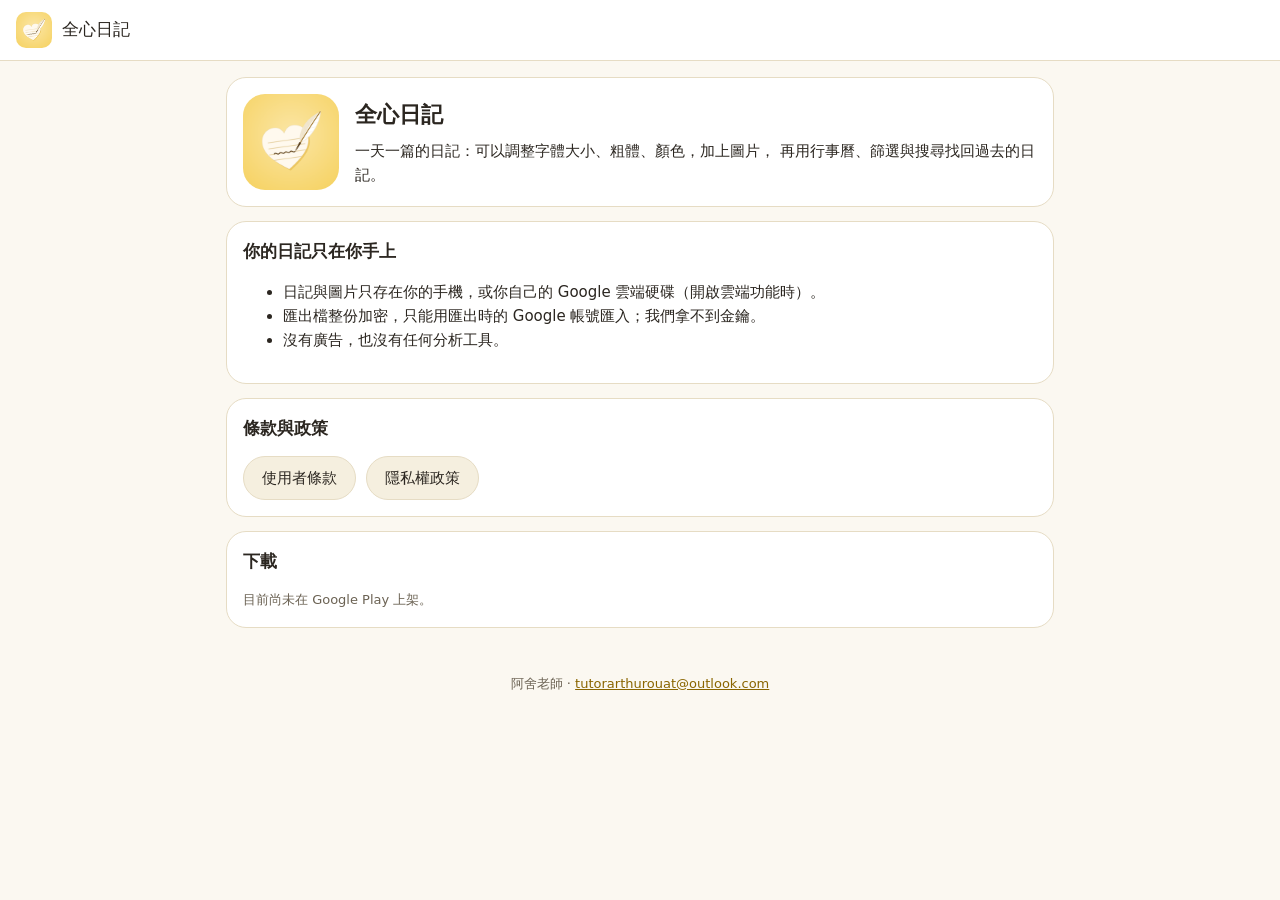
==== index.html @ 5de50861 "Website: home page, terms and privacy policy Co-Authored-By: Claude Opus 5.5 <noreply@anthropic.com>" ====
<!doctype html>
<html lang="zh-Hant-TW">
<head>
  <meta charset="utf-8">
  <meta name="viewport" content="width=device-width, initial-scale=1">
  <title>全心日記</title>
  <meta name="description" content="一天一篇的日記 App。日記與圖片只存在你的手機與你自己的 Google 雲端硬碟。">
  <link rel="icon" type="image/png" href="favicon.png">
  <link rel="apple-touch-icon" href="apple-touch-icon.png">
  <link rel="stylesheet" href="css/style.css">
</head>
<body>
  <header class="top">
    <img src="favicon.png" alt="">
    <span class="title">全心日記</span>
  </header>
  <main>
    <div class="card">
      <div class="row">
        <img src="icon_256.png" alt="App 圖示" width="96" height="96" style="border-radius: 22px">
        <div class="grow">
          <h1 style="margin: 0; font-size: 22px">全心日記</h1>
          <p style="margin: 6px 0 0">一天一篇的日記：可以調整字體大小、粗體、顏色，加上圖片，
            再用行事曆、篩選與搜尋找回過去的日記。</p>
        </div>
      </div>
    </div>
    <div class="card">
      <h2 style="margin-top: 0; font-size: 17px">你的日記只在你手上</h2>
      <ul>
        <li>日記與圖片只存在你的手機，或你自己的 Google 雲端硬碟（開啟雲端功能時）。</li>
        <li>匯出檔整份加密，只能用匯出時的 Google 帳號匯入；我們拿不到金鑰。</li>
        <li>沒有廣告，也沒有任何分析工具。</li>
      </ul>
    </div>
    <div class="card">
      <h2 style="margin-top: 0; font-size: 17px">條款與政策</h2>
      <div class="links">
        <a class="btn" href="legal.html?doc=terms">使用者條款</a>
        <a class="btn" href="legal.html?doc=privacy">隱私權政策</a>
      </div>
    </div>
    <div class="card">
      <h2 style="margin-top: 0; font-size: 17px">下載</h2>
      <p class="muted" style="margin: 0">目前尚未在 Google Play 上架。</p>
    </div>
  </main>
  <footer>阿舍老師 · <a href="mailto:tutorarthurouat@outlook.com">tutorarthurouat@outlook.com</a></footer>
</body>
</html>
---- css/style.css ----
/* 全心日記網站。顏色跟 App 一樣用鵝黃色；跟著系統的深淺色。
   ★ 不要在 :root 宣告 color-scheme：之後加上 Google 登入按鈕時，它的 iframe 背後會出現白色方框
     （known-issue-check #41）。原生表單元件需要深色時，只對 input、select 宣告。 */
:root {
  --bg: #fbf8f1;
  --surface: #ffffff;
  --surface2: #f5efdf;
  --border: #e6dcc4;
  --text: #2b2620;
  --text2: #5c5345;
  --muted: #6b6253;
  --accent: #8a6500;
  --accent-fill: #f6d365;
  --on-accent: #332800;
}
@media (prefers-color-scheme: dark) {
  :root {
    --bg: #17150f;
    --surface: #201d16;
    --surface2: #2b271d;
    --border: #3b3527;
    --text: #f1ece0;
    --text2: #c4bba8;
    --muted: #9d9481;
    --accent: #f6d365;
    --accent-fill: #f6d365;
    --on-accent: #2e2400;
  }
}
* { box-sizing: border-box; }
html, body { margin: 0; padding: 0; }
body {
  background: var(--bg);
  color: var(--text);
  font-family: "Noto Sans TC", "PingFang TC", "Microsoft JhengHei", system-ui, sans-serif;
  font-size: 15px;
  line-height: 1.6;
}
a { color: var(--accent); }
header.top {
  background: var(--surface);
  border-bottom: 1px solid var(--border);
  padding: 12px 16px;
  display: flex;
  align-items: center;
  gap: 10px;
}
header.top img { width: 36px; height: 36px; border-radius: 10px; display: block; }
header.top .title { font-weight: 500; font-size: 17px; flex: 1; }
main { max-width: 860px; margin: 0 auto; padding: 16px; }
.card {
  background: var(--surface);
  border-radius: 20px;
  padding: 16px;
  margin-bottom: 14px;
  border: 1px solid var(--border);
}
.row { display: flex; gap: 16px; align-items: center; flex-wrap: wrap; }
.grow { flex: 1; min-width: 200px; }
.muted { color: var(--muted); font-size: 13px; }
.links { display: flex; gap: 10px; flex-wrap: wrap; }
.btn {
  display: inline-flex;
  align-items: center;
  min-height: 44px;
  padding: 8px 18px;
  border-radius: 999px;
  border: 1px solid var(--border);
  background: var(--surface2);
  color: var(--text);
  text-decoration: none;
  font-weight: 500;
}
.btn.primary { background: var(--accent-fill); color: var(--on-accent); border-color: transparent; }
.legal h2 { font-size: 17px; margin: 22px 0 8px; }
.legal p, .legal li { color: var(--text); }
.scroll-x { overflow-x: auto; }
table { border-collapse: collapse; font-size: 13px; min-width: 560px; }
th, td { border: 1px solid var(--border); padding: 6px 8px; vertical-align: top; text-align: left; }
th { background: var(--surface2); font-weight: 500; }
code { background: var(--surface2); padding: 0 4px; border-radius: 4px; font-size: 13px; }
footer { text-align: center; color: var(--muted); font-size: 13px; padding: 16px 16px 32px; }
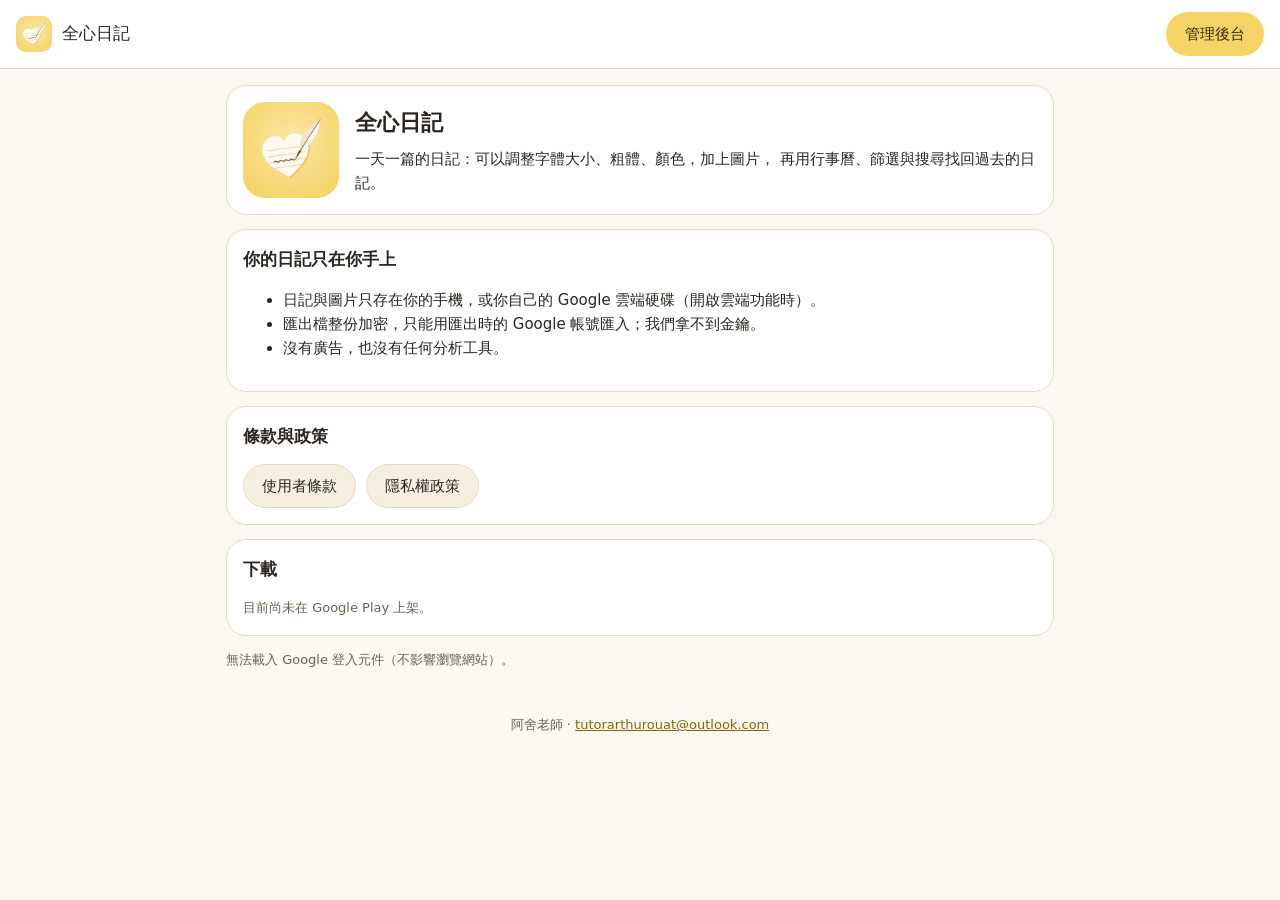
==== commit f8b21f36: "Admin console: fonts, app version, feedback, admins; admin sign-in on the home page Co-Authored-By: " ====
--- a/index.html
+++ b/index.html
@@ -13,6 +13,9 @@
   <header class="top">
     <img src="favicon.png" alt="">
     <span class="title">全心日記</span>
+    <span id="account" class="muted"></span>
+    <div id="gsi"></div>
+    <a id="admin-link" class="btn primary" href="admin.html" hidden>管理後台</a>
   </header>
   <main>
     <div class="card">
@@ -44,7 +47,13 @@
       <h2 style="margin-top: 0; font-size: 17px">下載</h2>
       <p class="muted" style="margin: 0">目前尚未在 Google Play 上架。</p>
     </div>
+    <p id="login-note" class="muted"></p>
   </main>
   <footer>阿舍老師 · <a href="mailto:tutorarthurouat@outlook.com">tutorarthurouat@outlook.com</a></footer>
+  <script src="js/config.js"></script>
+  <script src="js/api.js"></script>
+  <script src="js/home.js"></script>
+  <script src="https://accounts.google.com/gsi/client" async defer onload="window.amdHomeGsiReady && window.amdHomeGsiReady()"
+    onerror="document.getElementById('login-note').textContent = '無法載入 Google 登入元件（不影響瀏覽網站）。'"></script>
 </body>
 </html>
--- a/css/style.css
+++ b/css/style.css
@@ -80,3 +80,46 @@
 th { background: var(--surface2); font-weight: 500; }
 code { background: var(--surface2); padding: 0 4px; border-radius: 4px; font-size: 13px; }
 footer { text-align: center; color: var(--muted); font-size: 13px; padding: 16px 16px 32px; }
+
+/* Admin console (from mama-fufood-web). */
+button {
+  font: inherit;
+  border: 1px solid var(--border);
+  background: var(--surface2);
+  color: var(--text);
+  border-radius: 999px;
+  padding: 8px 16px;
+  min-height: 40px;
+  cursor: pointer;
+}
+button:disabled { opacity: 0.5; cursor: default; }
+button.primary { background: var(--accent-fill); color: var(--on-accent); border-color: transparent; font-weight: 500; }
+button.danger { color: var(--danger); }
+input, select, textarea {
+  font: inherit;
+  color: var(--text);
+  background: var(--surface2);
+  border: 1px solid var(--border);
+  border-radius: 10px;
+  padding: 6px 10px;
+}
+/* Native controls (select lists, file pickers) dark in dark mode. Scoped to the controls on purpose:
+   on :root it would put a white box behind the Google sign-in button (known-issue-check #41). */
+@media (prefers-color-scheme: dark) { input, select, textarea { color-scheme: dark; } }
+textarea { width: 100%; min-height: 4em; }
+:root { --danger: #bc4339; --ok: #23805a; --warn: #956500; }
+@media (prefers-color-scheme: dark) { :root { --danger: #f59a92; --ok: #8ed6b5; --warn: #f6cf7a; } }
+.tabs { display: flex; gap: 6px; flex-wrap: wrap; margin-bottom: 12px; }
+.tabs button.active { background: var(--surface); border-color: var(--accent); }
+.admin table { min-width: 0; width: 100%; }
+.field-name { flex: 1 1 12em; min-width: 10em; }
+.cell-name { width: 100%; min-width: 8em; }
+.cell-sort { width: 4.5em; }
+.pill { display: inline-block; border-radius: 999px; padding: 0 10px; background: var(--surface2); font-size: 12px; }
+.banner { border-radius: 14px; padding: 10px 14px; margin-bottom: 12px; background: var(--surface2); }
+.banner.warn { border: 1px solid var(--warn); }
+.ok { color: var(--ok); }
+.warn { color: var(--warn); }
+.danger { color: var(--danger); }
+pre.log { white-space: pre-wrap; word-break: break-all; font-size: 12px; background: var(--surface2); border-radius: 12px; padding: 10px; max-height: 420px; overflow: auto; }
+progress { width: 10em; }
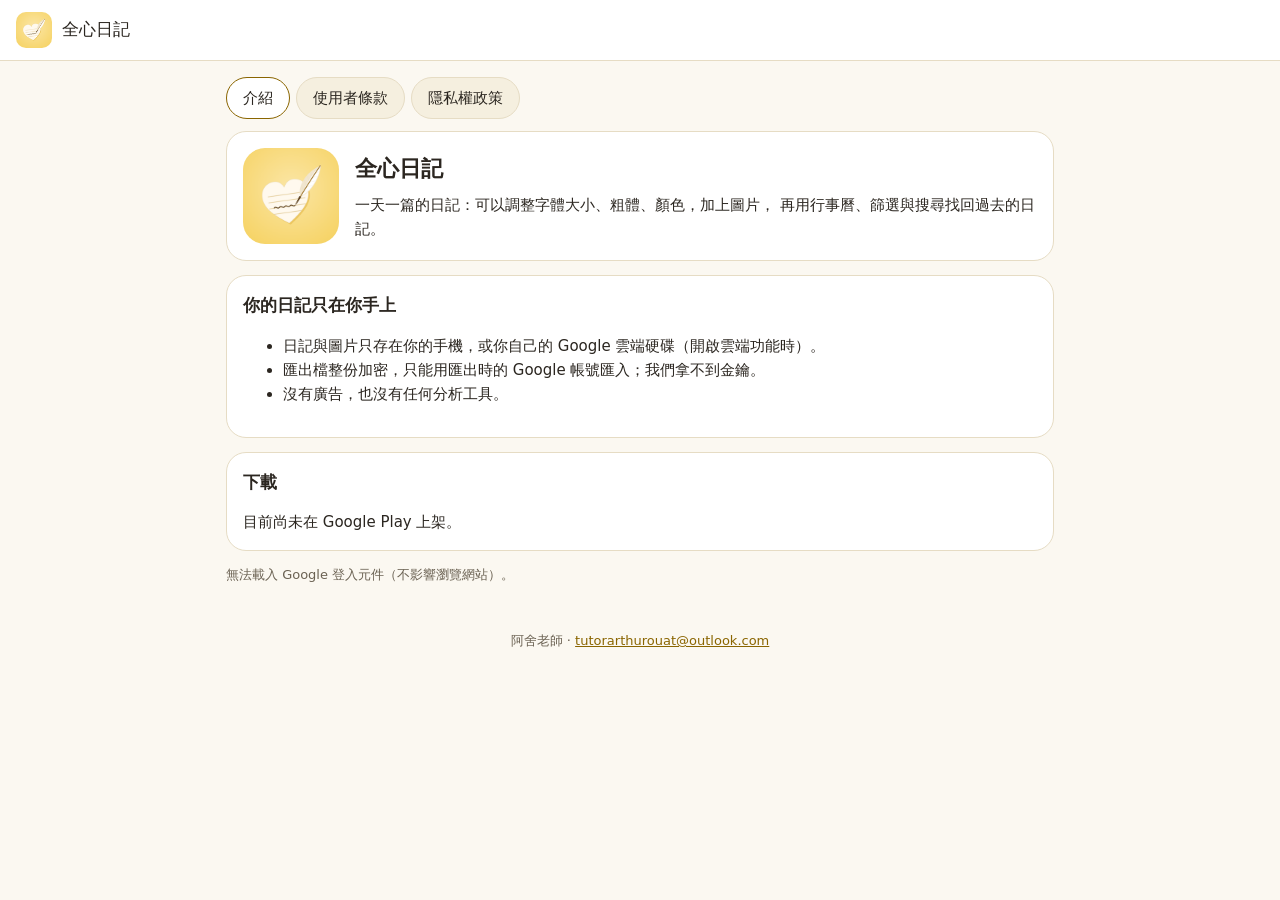
==== commit 0da86fc8: "Home page: download button, document tabs; README; Chinese and English demos The download button lin" ====
--- a/index.html
+++ b/index.html
@@ -18,40 +18,47 @@
     <a id="admin-link" class="btn primary" href="admin.html" hidden>管理後台</a>
   </header>
   <main>
-    <div class="card">
-      <div class="row">
-        <img src="icon_256.png" alt="App 圖示" width="96" height="96" style="border-radius: 22px">
-        <div class="grow">
-          <h1 style="margin: 0; font-size: 22px">全心日記</h1>
-          <p style="margin: 6px 0 0">一天一篇的日記：可以調整字體大小、粗體、顏色，加上圖片，
-            再用行事曆、篩選與搜尋找回過去的日記。</p>
+    <nav class="tabs" id="tabs">
+      <button data-doc="" class="active">介紹</button>
+      <button data-doc="terms">使用者條款</button>
+      <button data-doc="privacy">隱私權政策</button>
+    </nav>
+    <article class="card legal" id="doc" hidden></article>
+    <div id="intro">
+      <div class="card">
+        <div class="row">
+          <img src="icon_256.png" alt="App 圖示" width="96" height="96" style="border-radius: 22px">
+          <div class="grow">
+            <h1 style="margin: 0; font-size: 22px">全心日記</h1>
+            <p style="margin: 6px 0 0">一天一篇的日記：可以調整字體大小、粗體、顏色，加上圖片，
+              再用行事曆、篩選與搜尋找回過去的日記。</p>
+          </div>
         </div>
       </div>
-    </div>
-    <div class="card">
-      <h2 style="margin-top: 0; font-size: 17px">你的日記只在你手上</h2>
-      <ul>
-        <li>日記與圖片只存在你的手機，或你自己的 Google 雲端硬碟（開啟雲端功能時）。</li>
-        <li>匯出檔整份加密，只能用匯出時的 Google 帳號匯入；我們拿不到金鑰。</li>
-        <li>沒有廣告，也沒有任何分析工具。</li>
-      </ul>
-    </div>
-    <div class="card">
-      <h2 style="margin-top: 0; font-size: 17px">條款與政策</h2>
-      <div class="links">
-        <a class="btn" href="legal.html?doc=terms">使用者條款</a>
-        <a class="btn" href="legal.html?doc=privacy">隱私權政策</a>
+      <div class="card">
+        <h2 style="margin-top: 0; font-size: 17px">你的日記只在你手上</h2>
+        <ul>
+          <li>日記與圖片只存在你的手機，或你自己的 Google 雲端硬碟（開啟雲端功能時）。</li>
+          <li>匯出檔整份加密，只能用匯出時的 Google 帳號匯入；我們拿不到金鑰。</li>
+          <li>沒有廣告，也沒有任何分析工具。</li>
+        </ul>
       </div>
-    </div>
-    <div class="card">
-      <h2 style="margin-top: 0; font-size: 17px">下載</h2>
-      <p class="muted" style="margin: 0">目前尚未在 Google Play 上架。</p>
+      <div class="card">
+        <h2 style="margin-top: 0; font-size: 17px">下載</h2>
+        <p class="row" id="apk" hidden>
+          <a id="apk-link" class="btn primary" href="">下載最新版全心日記</a>
+          <span id="apk-version" class="muted"></span>
+        </p>
+        <p class="muted" id="apk-note" hidden style="margin: 0 0 8px">Android 手機下載後點開安裝；第一次安裝需要允許瀏覽器「安裝不明應用程式」。</p>
+        <p id="play" style="margin: 0">目前尚未在 Google Play 上架。</p>
+      </div>
     </div>
     <p id="login-note" class="muted"></p>
   </main>
   <footer>阿舍老師 · <a href="mailto:tutorarthurouat@outlook.com">tutorarthurouat@outlook.com</a></footer>
   <script src="js/config.js"></script>
   <script src="js/api.js"></script>
+  <script src="js/md.js"></script>
   <script src="js/home.js"></script>
   <script src="https://accounts.google.com/gsi/client" async defer onload="window.amdHomeGsiReady && window.amdHomeGsiReady()"
     onerror="document.getElementById('login-note').textContent = '無法載入 Google 登入元件（不影響瀏覽網站）。'"></script>
--- a/css/style.css
+++ b/css/style.css
@@ -1,6 +1,6 @@
 /* 全心日記網站。顏色跟 App 一樣用鵝黃色；跟著系統的深淺色。
-   ★ 不要在 :root 宣告 color-scheme：之後加上 Google 登入按鈕時，它的 iframe 背後會出現白色方框
-     （known-issue-check #41）。原生表單元件需要深色時，只對 input、select 宣告。 */
+   ★ 不要在 :root 宣告 color-scheme：頁面是深色、Google 登入按鈕的 iframe 是淺色時，瀏覽器會在
+     iframe 後面畫不透明的底，按鈕周圍就出現白色方框。原生表單元件需要深色時，只對 input、select 宣告。 */
 :root {
   --bg: #fbf8f1;
   --surface: #ffffff;
@@ -74,6 +74,7 @@
 .btn.primary { background: var(--accent-fill); color: var(--on-accent); border-color: transparent; }
 .legal h2 { font-size: 17px; margin: 22px 0 8px; }
 .legal p, .legal li { color: var(--text); }
+.legal blockquote { margin: 12px 0; padding: 10px 14px; background: var(--surface2); border-radius: 12px; }
 .scroll-x { overflow-x: auto; }
 table { border-collapse: collapse; font-size: 13px; min-width: 560px; }
 th, td { border: 1px solid var(--border); padding: 6px 8px; vertical-align: top; text-align: left; }
@@ -81,7 +82,7 @@
 code { background: var(--surface2); padding: 0 4px; border-radius: 4px; font-size: 13px; }
 footer { text-align: center; color: var(--muted); font-size: 13px; padding: 16px 16px 32px; }
 
-/* Admin console (from mama-fufood-web). */
+/* Admin console. */
 button {
   font: inherit;
   border: 1px solid var(--border);
@@ -104,7 +105,7 @@
   padding: 6px 10px;
 }
 /* Native controls (select lists, file pickers) dark in dark mode. Scoped to the controls on purpose:
-   on :root it would put a white box behind the Google sign-in button (known-issue-check #41). */
+   on :root it would put a white box behind the Google sign-in button (its iframe is light). */
 @media (prefers-color-scheme: dark) { input, select, textarea { color-scheme: dark; } }
 textarea { width: 100%; min-height: 4em; }
 :root { --danger: #bc4339; --ok: #23805a; --warn: #956500; }
@@ -115,6 +116,10 @@
 .field-name { flex: 1 1 12em; min-width: 10em; }
 .cell-name { width: 100%; min-width: 8em; }
 .cell-sort { width: 4.5em; }
+/* Font table: keep the checkbox labels and the delete button on one line; the file picker is
+   the column that gives way (its 未選擇任何檔案 text is cut short instead of pushing the others). */
+.admin td label, .admin td button { white-space: nowrap; }
+.admin td input[type=file] { width: 15em; max-width: 100%; }
 .pill { display: inline-block; border-radius: 999px; padding: 0 10px; background: var(--surface2); font-size: 12px; }
 .banner { border-radius: 14px; padding: 10px 14px; margin-bottom: 12px; background: var(--surface2); }
 .banner.warn { border: 1px solid var(--warn); }
@@ -123,3 +128,7 @@
 .danger { color: var(--danger); }
 pre.log { white-space: pre-wrap; word-break: break-all; font-size: 12px; background: var(--surface2); border-radius: 12px; padding: 10px; max-height: 420px; overflow: auto; }
 progress { width: 10em; }
+
+/* .btn and other elements that set display override the browser's built-in [hidden] rule
+   (the 管理後台 link showed before signing in); force it back. */
+[hidden] { display: none !important; }
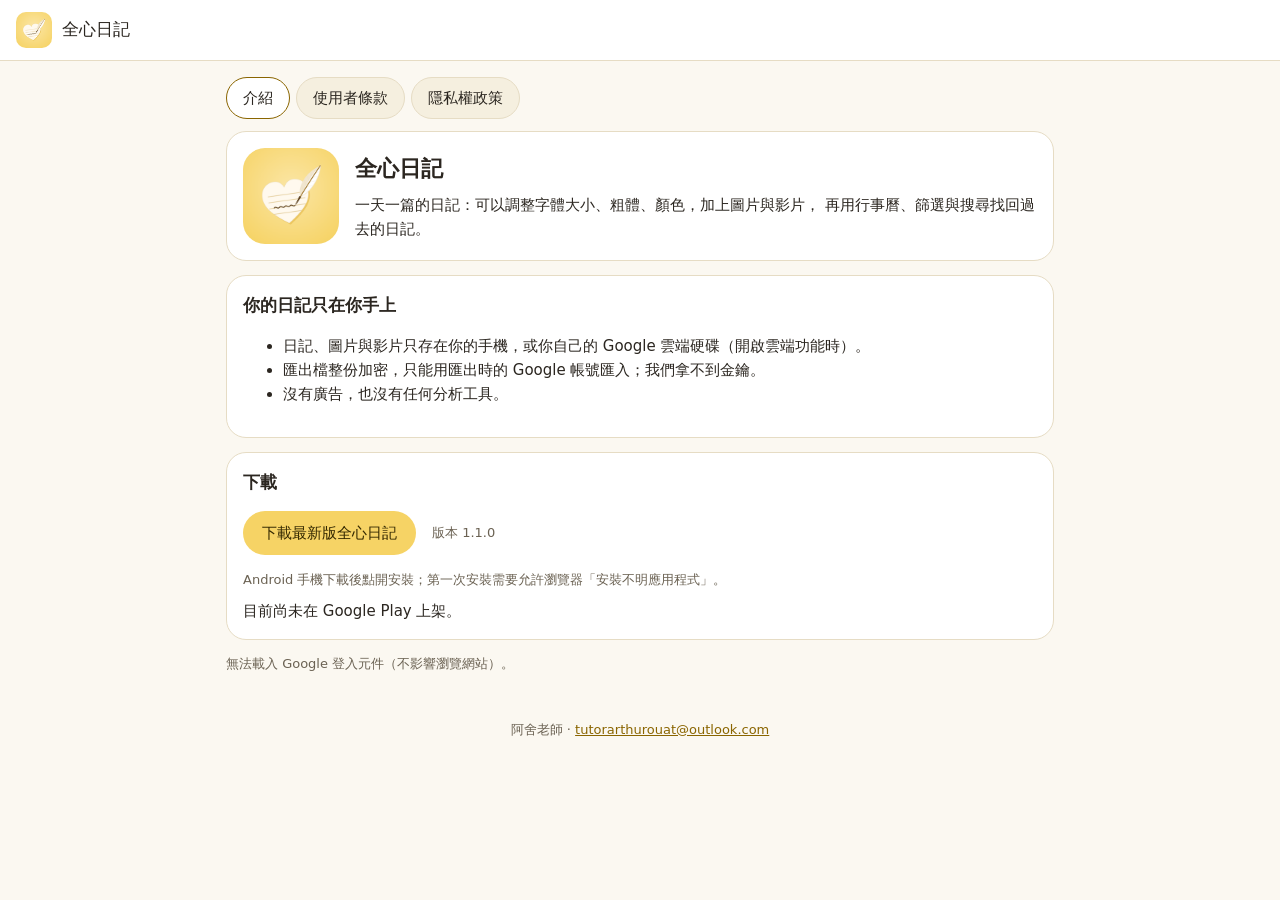
==== commit 249fd188: "Link the 1.1.0 APK; terms, policy and home page mention videos - The download button points at the 1" ====
--- a/index.html
+++ b/index.html
@@ -4,7 +4,7 @@
   <meta charset="utf-8">
   <meta name="viewport" content="width=device-width, initial-scale=1">
   <title>全心日記</title>
-  <meta name="description" content="一天一篇的日記 App。日記與圖片只存在你的手機與你自己的 Google 雲端硬碟。">
+  <meta name="description" content="一天一篇的日記 App。日記、圖片與影片只存在你的手機與你自己的 Google 雲端硬碟。">
   <link rel="icon" type="image/png" href="favicon.png">
   <link rel="apple-touch-icon" href="apple-touch-icon.png">
   <link rel="stylesheet" href="css/style.css">
@@ -30,7 +30,7 @@
           <img src="icon_256.png" alt="App 圖示" width="96" height="96" style="border-radius: 22px">
           <div class="grow">
             <h1 style="margin: 0; font-size: 22px">全心日記</h1>
-            <p style="margin: 6px 0 0">一天一篇的日記：可以調整字體大小、粗體、顏色，加上圖片，
+            <p style="margin: 6px 0 0">一天一篇的日記：可以調整字體大小、粗體、顏色，加上圖片與影片，
               再用行事曆、篩選與搜尋找回過去的日記。</p>
           </div>
         </div>
@@ -38,7 +38,7 @@
       <div class="card">
         <h2 style="margin-top: 0; font-size: 17px">你的日記只在你手上</h2>
         <ul>
-          <li>日記與圖片只存在你的手機，或你自己的 Google 雲端硬碟（開啟雲端功能時）。</li>
+          <li>日記、圖片與影片只存在你的手機，或你自己的 Google 雲端硬碟（開啟雲端功能時）。</li>
           <li>匯出檔整份加密，只能用匯出時的 Google 帳號匯入；我們拿不到金鑰。</li>
           <li>沒有廣告，也沒有任何分析工具。</li>
         </ul>
